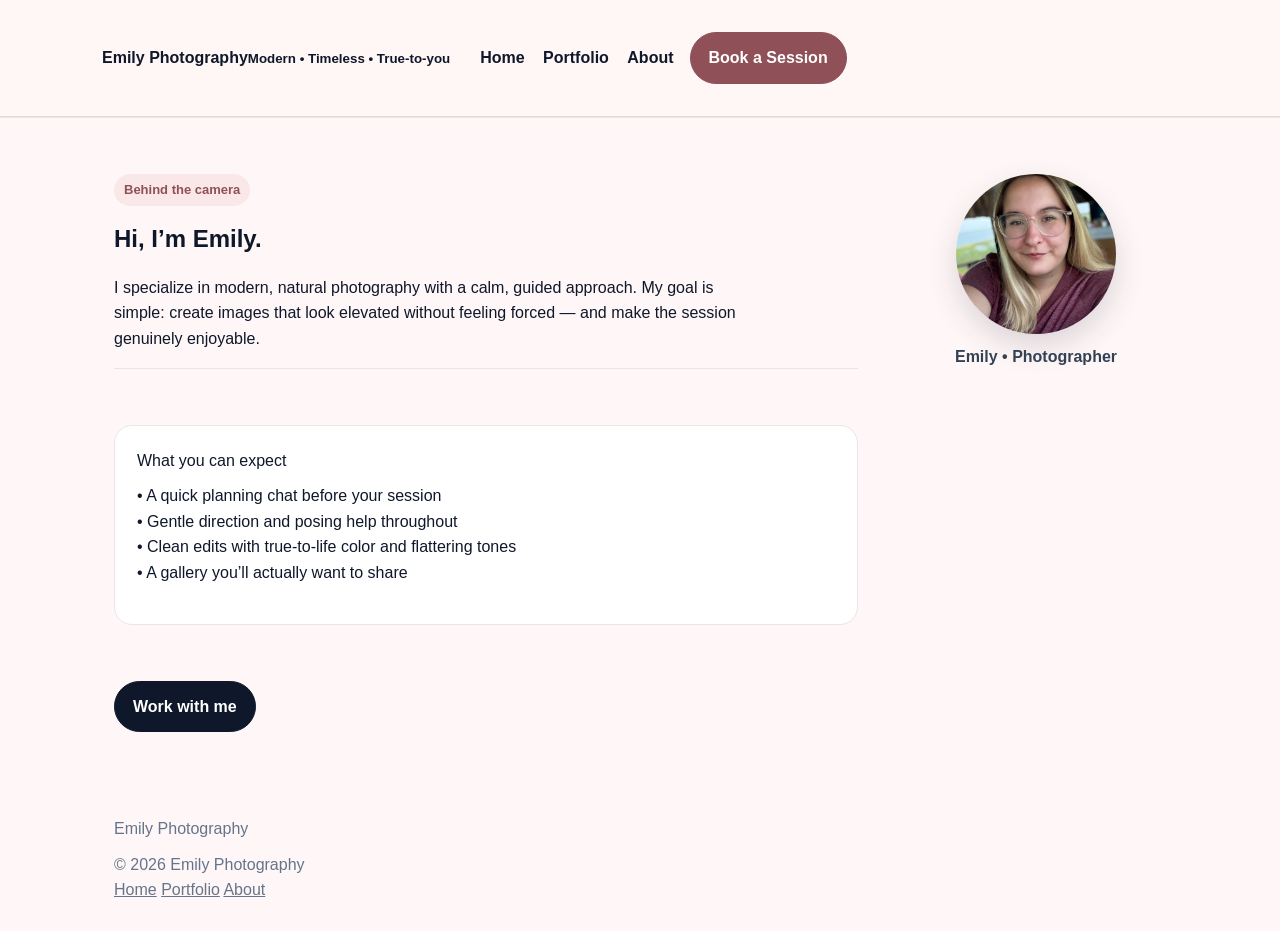
==== about.html @ 4ae231cb "Add skip link and mobile nav toggle; accessibility and responsive styles" ====
<!doctype html>
<html lang="en">
<head>
  <meta charset="utf-8" />
  <meta name="viewport" content="width=device-width, initial-scale=1" />
  <title>About | Emily Photography</title>
  <meta name="description" content="Meet Emily — a modern portrait photographer focused on a relaxed, guided experience." />
  <link rel="stylesheet" href="styles.css?v=4" />
</head>
<body>
  <a class="skip-link" href="#main">Skip to content</a>

<header>
  <div class="container nav">
    <nav class="nav">
      <a class="brand" href="index.html" aria-label="Emily Photography home">
        <span class="mark" aria-hidden="true"></span>
        <span>Emily Photography<small>Modern • Timeless • True-to-you</small></span>
      </a>

      <input id="nav-toggle" class="nav-toggle" type="checkbox" aria-hidden="true" />
      <label class="burger" for="nav-toggle" aria-label="Toggle navigation" aria-controls="primary-nav" aria-expanded="false"><span></span></label>

      <div id="primary-nav" class="navlinks" role="navigation">
        <a href="index.html">Home</a>
        <a href="portfolio.html">Portfolio</a>
        <a class="active" href="about.html">About</a>
      </div>

      <div class="nav-cta">
        <a class="btn btn-primary" href="book.html">Book a Session</a>
      </div>
    </nav>
  </div>
</header>

<main id="main">
  <section class="section">
    <div class="container grid two-col">
      <div>
        <span class="pill">Behind the camera</span>
        <h1 style="margin:14px 0 10px;">Hi, I’m Emily.</h1>
        <p style="color:var(--muted); max-width:70ch;">
          I specialize in modern, natural photography with a calm, guided approach. My goal is simple:
          create images that look elevated without feeling forced — and make the session genuinely enjoyable.
        </p>

        <div class="section tight">
          <div class="card pad">
            <div class="kicker">What you can expect</div>
            <p style="margin-top:10px;">
              • A quick planning chat before your session<br>
              • Gentle direction and posing help throughout<br>
              • Clean edits with true-to-life color and flattering tones<br>
              • A gallery you’ll actually want to share
            </p>
          </div>
        </div>

        <div class="hero-actions">
<a href="index.html#book" class="btn dark">Work with me</a>
        </div>
      </div>

      <div class="media">
        <!-- Replace with a headshot or behind-the-scenes photo -->
        <img src="images/about-emily.jpg" alt="Emily, photographer" />
        <div class="caption">Emily • Photographer</div>
      </div>
    </div>
  </section>
</main>

<footer>
  <div class="container footergrid">
    <div>
<div class="footerbrand">
  <span class="mark" aria-hidden="true"></span>
  <span>Emily Photography</span>
</div>
      <p style="margin:10px 0 0;">© <span id="year"></span> Emily Photography</p>
    </div>
    <div class="footerlinks">
<a href="index.html">Home</a>
<a href="portfolio.html">Portfolio</a>
<a href="about.html">About</a>
    </div>
  </div>
</footer>

<script>
  document.getElementById("year").textContent = new Date().getFullYear();

  (function(){
    const toggle = document.getElementById('nav-toggle');
    const burger = document.querySelector('.burger');
    if (!toggle || !burger) return;
    function update(){ burger.setAttribute('aria-expanded', String(toggle.checked)); }
    toggle.addEventListener('change', update);
    document.querySelectorAll('.navlinks a').forEach(a => a.addEventListener('click', ()=>{ if (toggle.checked){ toggle.checked=false; update(); }}));
    document.addEventListener('keydown', (e)=>{ if (e.key === 'Escape' && toggle.checked){ toggle.checked = false; update(); }});
  })();
</script>
</body>
</html>
---- styles.css ----
/* base */
*{ box-sizing: border-box; }

:root{
  /* pulled from your logo */
  --brand-rose:  #D07878;
  --brand-mauve: #905058;
  --brand-blush: #E8B0B0;
  --ink:   #0f172a;
  --paper: #fff7f7;
  --line:  #f1d6d6;
}

body{
  margin:0;
  font-family:-apple-system,BlinkMacSystemFont,"Segoe UI",Roboto,Helvetica,Arial,sans-serif;
  color: var(--ink);
  background: var(--paper);
  line-height:1.6;
}

a{ color: inherit; }

/* Header polish */
header{
  background: rgba(255, 247, 247, .9);
  border-bottom: 1px solid var(--line);
}

/* Brand layout with logo */
.brand{
  display:flex;
  align-items:center;
  gap:12px;
  text-decoration:none;
  color:inherit;
  font-weight:700;
}
.brand__logo{
  width:44px;
  height:44px;
  border-radius:12px;
  object-fit:cover;
  box-shadow: 0 6px 18px rgba(144, 80, 88, .18);
}
.brand__text strong{ display:block; font-weight:800; }
.brand__text small{
  display:block;
  opacity:.75;
  margin-top:2px;
  font-weight:500;
  color:#64748b;
}

/* Nav */
.container{ max-width:1100px; margin:0 auto; padding:0 24px; }

.nav{
  display:flex;
  align-items:center;
  justify-content:space-between;
  gap:16px;
  padding:16px 0;
}

.navlinks a{
  margin-left:14px;
  text-decoration:none;
  color: var(--ink);
  font-weight:600;
}
.navlinks a:hover{ text-decoration:underline; }

/* Buttons */
.btnRow{ display:flex; gap:12px; flex-wrap:wrap; }

.btn{
  display:inline-flex;
  align-items:center;
  justify-content:center;
  padding:12px 18px;
  border-radius:999px;
  border:1px solid var(--ink);
  text-decoration:none;
  font-weight:700;
  transition: transform .18s ease, box-shadow .18s ease, background-color .18s ease, color .18s ease, border-color .18s ease;
}
.btn.dark{ background: var(--ink); color:#fff; }
.btn:hover{ transform: translateY(-1px); }

/* Optional themed buttons (if you ever use them) */
/* Support both class formats: .btn.primary (used in some HTML) and .btn-primary (used in CSS) */
.btn.primary,
.btn-primary{
  background: var(--brand-mauve);
  color:#fff;
  border:1px solid var(--brand-mauve);
}
.btn.primary:hover,
.btn-primary:hover{ filter: brightness(.95); }

/* Secondary (both class formats) */
.btn.secondary,
.btn-secondary{
  background: transparent;
  color: var(--brand-mauve);
  border: 1px solid rgba(144,80,88,.35);
}
.btn.secondary:hover,
.btn-secondary:hover{ background: rgba(208,120,120,.10); }

/* Hero */
.hero{
  position: relative;
  padding:72px 0;
}

/* Subtle rose glow behind hero area */
.hero::before{
  content:"";
  position:absolute;
  inset:-80px -40px auto -40px;
  height:260px;
  background: radial-gradient(
    circle at 20% 40%,
    rgba(208,120,120,.25),
    transparent 60%
  );
  pointer-events:none;
  z-index:0; /* keep glow behind content */
}

/* Lift hero content above glow so everything is clickable */
.hero > *{
  position: relative;
  z-index: 1;
}

.hero h1{
  font-size:56px;
  line-height:1.05;
  margin:0 0 16px;
  position: relative;
  z-index: 1;
}

.hero p{
  max-width:64ch;
  color:#334155;
  margin:0 0 22px;
}

/* Eye-catch: highlight the word "you" in the hero headline (VISIBLE fix) */
.hero .accent{
  position: relative;
  display: inline-block;
  z-index: 1; /* keep text above highlight */
}

.hero .accent::after{
  content:"";
  position:absolute;
  left:-6px;
  right:-6px;
  bottom:.05em;
  height:.42em;
  background: linear-gradient(
    90deg,
    rgba(208,120,120,.55),
    rgba(232,176,176,.70)
  );
  border-radius: 999px;
  z-index: 0; /* NOT -1, so it stays above hero glow */
  transform: scaleX(0);
  transform-origin: left;
  animation: underlineIn .8s ease-out .25s forwards;
}

@keyframes underlineIn{
  to{ transform: scaleX(1); }
}

@media (prefers-reduced-motion: reduce){
  .hero .accent::after{ animation: none; transform: scaleX(1); }
}

/* Sections */
.section{
  padding:56px 0;
  border-top:1px solid #e5e7eb;
}

.card{
  border:1px solid #e5e7eb;
  border-radius:18px;
  background:#fff;
}
.pad{ padding:22px; }

/* Footer */
footer{ padding:28px 0; color:#64748b; }

/* ---------- Portfolio Gallery ---------- */
.pageTitle{ margin:0 0 8px; font-size:40px; letter-spacing:-0.02em; }
.pageSub{ margin:0 0 22px; color:#334155; }

.gallery{
  display:grid;
  grid-template-columns:repeat(auto-fill, minmax(260px, 1fr));
  gap:24px;
  margin-top:32px;
  align-items:start;
}

.gallery .tile{
  border-radius:18px;
  overflow:hidden;
  border:1px solid #e5e7eb;
  background:#fff;
  transform: translateY(0);
  transition: transform .18s ease, box-shadow .18s ease, border-color .18s ease;
  box-shadow: 0 0 0 rgba(0,0,0,0);
}

.gallery .tile img{
  width:100%;
  height:260px;
  object-fit:cover;
  display:block;
  transform: scale(1);
  transition: transform .25s ease;
}

.gallery .tile:hover{
  transform: translateY(-2px);
  border-color:#dbe3ee;
  box-shadow: 0 12px 30px rgba(15, 23, 42, 0.12);
}

.gallery .tile:hover img{ transform: scale(1.04); }

/* Better mobile grid */
@media (max-width: 760px){
  .gallery{ grid-template-columns: repeat(2, minmax(0, 1fr)); gap:14px; }
  .gallery .tile img{ height:180px; }
}
@media (max-width: 420px){
  .gallery{ grid-template-columns: 1fr; }
  .gallery .tile img{ height:220px; }
}

/* Lightbox */
.no-scroll{ overflow:hidden; }

.lightbox{
  display:none;
  position:fixed;
  inset:0;
  z-index:9999;
}
.lightbox.is-open{ display:block; }

/* Backdrop */
.lightbox__backdrop{
  position:absolute;
  inset:0;
  background: rgba(0,0,0,.72);
}

/* Dialog (modal panel) */
.lightbox__dialog{
  position: relative;
  max-width: min(1100px, 92vw);
  max-height: 90vh;
  margin: 5vh auto;
  border-radius: 18px;
  overflow: hidden;
  background: rgba(0,0,0,.35);
  backdrop-filter: blur(8px);
  outline: none;
}

/* Figure / image */
.lightbox__figure{ margin:0; }

.lightbox__img{
  display:block;
  width:100%;
  height:auto;
  max-height: 90vh;
  object-fit: contain;
}

/* Optional caption */
.lightbox__caption{
  padding: 10px 14px;
  color: rgba(255,255,255,.85);
  font-size: 14px;
}

/* Top controls */
.lightbox__back,
.lightbox__close{
  position:absolute;
  top:12px;
  z-index:2;
  border:0;
  border-radius:999px;
  padding:10px 14px;
  font-size:14px;
  cursor:pointer;
}

.lightbox__back{ left:12px; }
.lightbox__close{
  right:12px;
  width:42px;
  height:42px;
  border-radius:999px;
  font-size:22px;
  line-height:1;
}

/* Keyboard focus */
.lightbox__back:focus-visible,
.lightbox__close:focus-visible,
.lightbox__nav:focus-visible{
  outline:3px solid currentColor;
  outline-offset:3px;
}

/* Prev/Next arrows */
.lightbox__nav{
  position:absolute;
  top:50%;
  transform: translateY(-50%);
  z-index:2;
  border:0;
  width:44px;
  height:44px;
  border-radius:999px;
  font-size:26px;
  cursor:pointer;
}

.lightbox__nav--prev{ left:12px; }
.lightbox__nav--next{ right:12px; }

/* Button styling (Back / Close / Nav) */
.lightbox__back,
.lightbox__close,
.lightbox__nav{
  background: rgba(255,255,255,.92);
  color: var(--ink);
}
.lightbox__back:hover,
.lightbox__close:hover,
.lightbox__nav:hover{ background: rgba(255,255,255,1); }

/* Give arrows space on small screens */
@media (max-width: 520px){
  .lightbox__nav--prev{ left:8px; }
  .lightbox__nav--next{ right:8px; }
  .lightbox__back{ left:8px; }
  .lightbox__close{ right:8px; }
}

/* About page portrait */
.media{
  display:flex;
  flex-direction:column;
  align-items:center;
  gap:10px;
}

.media img{
  width:160px;
  height:160px;
  border-radius:50%;
  object-fit:cover;
  display:block;
  box-shadow: 0 12px 30px rgba(15,23,42,.15);
}

.media .caption{
  font-weight:700;
  color:#334155;
}

/* Pills (small label) */
.pill{
  display:inline-block;
  padding:6px 10px;
  border-radius:999px;
  background: rgba(208,120,120,.12);
  color: var(--brand-mauve);
  font-weight:700;
  font-size:13px;
}

/* Form embed */
.formEmbed iframe{
  width:100%;
  height:1100px;
  border:0;
}

/* Skip link (accessible) */
.skip-link{
  position: absolute;
  left: -999px;
  top: auto;
  width: 1px;
  height: 1px;
  overflow: hidden;
}
.skip-link:focus{
  left: 16px;
  top: 16px;
  width: auto;
  height: auto;
  padding: 8px 12px;
  background: #fff;
  border-radius: 6px;
  box-shadow: 0 6px 18px rgba(15,23,42,.12);
  z-index: 10000;
}

/* Nav toggle (hidden checkbox) */
.nav-toggle{ position: absolute; left: -9999px; }

/* Burger button */
.burger{
  display:none;
  align-items:center;
  justify-content:center;
  width:40px;
  height:40px;
  border-radius:8px;
  cursor:pointer;
  border:1px solid transparent;
  background:transparent;
}
.burger span{ display:block; width:18px; height:2px; background:var(--ink); position:relative; }
.burger span::before,
.burger span::after{ content:''; position:absolute; left:0; right:0; height:2px; background:var(--ink); }
.burger span::before{ top:-6px; }
.burger span::after{ top:6px; }

@media (max-width: 760px){
  .container.nav{ position:relative; }
  .burger{ display:flex; }

  /* Hide nav links by default, show as stacked panel when toggled */
  .navlinks{
    display:none;
    position:absolute;
    top:100%;
    left:0;
    right:0;
    background:var(--paper);
    padding:16px;
    flex-direction:column;
    gap:8px;
    border-bottom-left-radius:12px;
    border-bottom-right-radius:12px;
    border:1px solid #eaeaea;
  }

  /* Show nav when checkbox is checked (structure: input + label + nav) */
  .nav-toggle:checked + .burger + .navlinks{ display:flex; }

  .navlinks a{ margin:0; padding:10px 12px; border-radius:8px; }
}

/* Ensure focus-visible outlines for burger */
.burger:focus-visible{ outline:3px solid currentColor; outline-offset:3px; }
@media (max-width: 760px){
  .formEmbed iframe{ height:1250px; }
}

/* Two-column layout (About page) */
.grid{
  display:grid;
  gap:48px;
  width:100%;
}

.two-col{
  display:grid;
  grid-template-columns: 1fr 260px;
  align-items:start;
  gap:48px;
}

@media (max-width: 900px){
  .two-col{ grid-template-columns: 1fr; }
  .media{ margin-top:32px; }
}

/* Smooth scrolling for anchor links */
html{ scroll-behavior: smooth; }

/* Offset for sticky header when scrolling to #book */
#book{ scroll-margin-top: 90px; }
/* --- Hero entrance animation (makes motion obvious) --- */
.hero h1,
.hero p,
.hero .btnRow{
  opacity: 0;
  transform: translateY(12px);
  animation: heroFadeUp .7s ease-out forwards;
}

.hero p{ animation-delay: .12s; }
.hero .btnRow{ animation-delay: .22s; }

@keyframes heroFadeUp{
  to{ opacity: 1; transform: translateY(0); }
}

/* Make the underline animation reliably noticeable */
.hero .accent::after{
  animation: underlineIn .7s ease-out .45s both;
}

/* =========================
   Google Form Embed (Book page)
========================= */
.formEmbed{
  margin-top: 18px;
  background: var(--paper, #ffffff);
  border: 1px solid var(--line, #e5e7eb);
  border-radius: 18px;
  box-shadow: 0 10px 28px rgba(15, 23, 42, 0.08);
  overflow: hidden; /* clips iframe corners */
}

.formEmbed iframe{
  width: 100%;
  display: block;
  border: 0;
  background: transparent;
  min-height: 1100px; /* raise if submit button is cut off */
}

@media (max-width: 520px){
  .formEmbed iframe{
    min-height: 1250px;
  }
}

/* Subtle inset to absorb Google header */
.formEmbed{
  padding: 14px;
}

.formEmbed iframe{
  border-radius: 12px;
}

/* Make the booking embed feel like the site's "card" width */
.formEmbed{
  max-width: 900px;
  margin-left: auto;
  margin-right: auto;
}

.formEmbed{
  padding: 16px;
  background: rgba(255,255,255,0.72); /* soft mat */
  backdrop-filter: blur(6px);
}
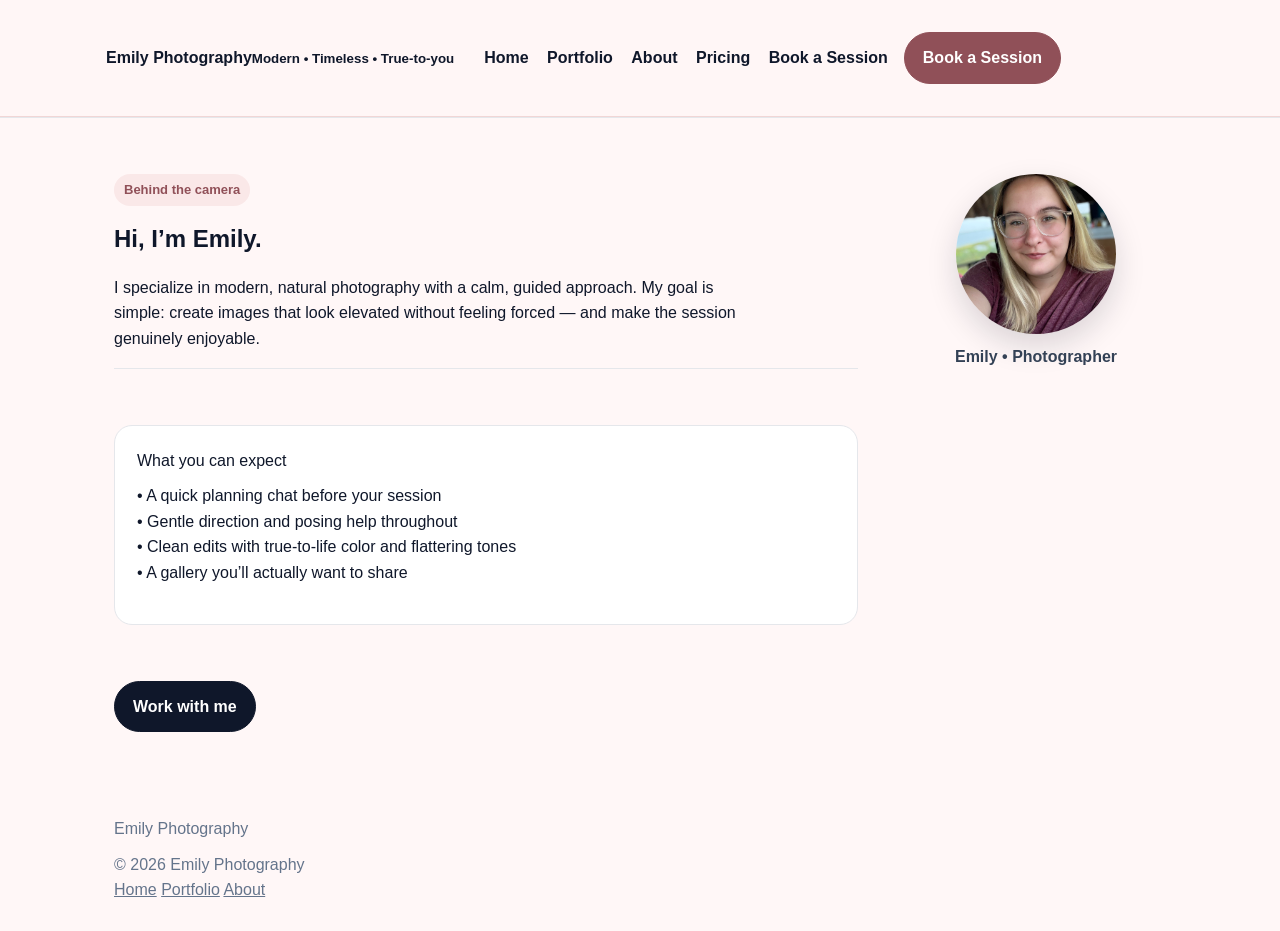
==== commit 653db93b: "Add pricing page with wedding photography packages" ====
--- a/about.html
+++ b/about.html
@@ -18,13 +18,14 @@
         <span>Emily Photography<small>Modern • Timeless • True-to-you</small></span>
       </a>
 
-      <input id="nav-toggle" class="nav-toggle" type="checkbox" aria-hidden="true" />
-      <label class="burger" for="nav-toggle" aria-label="Toggle navigation" aria-controls="primary-nav" aria-expanded="false"><span></span></label>
+      <button class="burger" type="button" aria-label="Toggle navigation" aria-controls="primary-nav" aria-expanded="false"><span></span></button>
 
       <div id="primary-nav" class="navlinks" role="navigation">
         <a href="index.html">Home</a>
         <a href="portfolio.html">Portfolio</a>
         <a class="active" href="about.html">About</a>
+        <a href="pricing.html">Pricing</a>
+        <a href="book.html">Book a Session</a>
       </div>
 
       <div class="nav-cta">
@@ -92,13 +93,13 @@
   document.getElementById("year").textContent = new Date().getFullYear();
 
   (function(){
-    const toggle = document.getElementById('nav-toggle');
     const burger = document.querySelector('.burger');
-    if (!toggle || !burger) return;
-    function update(){ burger.setAttribute('aria-expanded', String(toggle.checked)); }
-    toggle.addEventListener('change', update);
-    document.querySelectorAll('.navlinks a').forEach(a => a.addEventListener('click', ()=>{ if (toggle.checked){ toggle.checked=false; update(); }}));
-    document.addEventListener('keydown', (e)=>{ if (e.key === 'Escape' && toggle.checked){ toggle.checked = false; update(); }});
+    const container = document.querySelector('.container.nav');
+    if (!burger || !container) return;
+    function update(open){ burger.setAttribute('aria-expanded', String(open)); container.classList.toggle('nav-open', !!open); }
+    burger.addEventListener('click', ()=>{ update(burger.getAttribute('aria-expanded') !== 'true'); });
+    document.querySelectorAll('.navlinks a').forEach(a => a.addEventListener('click', ()=>{ update(false); }));
+    document.addEventListener('keydown', (e)=>{ if (e.key === 'Escape' && container.classList.contains('nav-open')){ update(false); }});
   })();
 </script>
 </body>
--- a/styles.css
+++ b/styles.css
@@ -31,25 +31,26 @@
 .brand{
   display:flex;
   align-items:center;
-  gap:12px;
+  gap:16px;
   text-decoration:none;
   color:inherit;
   font-weight:700;
 }
 .brand__logo{
-  width:44px;
-  height:44px;
-  border-radius:12px;
+  width:68px;
+  height:68px;
+  border-radius:16px;
   object-fit:cover;
-  box-shadow: 0 6px 18px rgba(144, 80, 88, .18);
-}
-.brand__text strong{ display:block; font-weight:800; }
+  box-shadow: 0 8px 24px rgba(144, 80, 88, .22);
+}
+.brand__text strong{ display:block; font-weight:800; font-size:18px; }
 .brand__text small{
   display:block;
   opacity:.75;
   margin-top:2px;
   font-weight:500;
   color:#64748b;
+  font-size:14px;
 }
 
 /* Nav */
@@ -88,6 +89,14 @@
 .btn.dark{ background: var(--ink); color:#fff; }
 .btn:hover{ transform: translateY(-1px); }
 
+/* Trust line */
+.trust-line{
+  margin-top: 18px;
+  font-size: 14px;
+  color: #64748b;
+  font-style: italic;
+}
+
 /* Optional themed buttons (if you ever use them) */
 /* Support both class formats: .btn.primary (used in some HTML) and .btn-primary (used in CSS) */
 .btn.primary,
@@ -109,10 +118,14 @@
 .btn.secondary:hover,
 .btn-secondary:hover{ background: rgba(208,120,120,.10); }
 
-/* Hero */
+/* =============================
+   HERO SECTION
+============================= */
+
+/* Hero base */
 .hero{
   position: relative;
-  padding:72px 0;
+  padding: clamp(28px, 5vw, 56px) 0;
 }
 
 /* Subtle rose glow behind hero area */
@@ -136,6 +149,31 @@
   z-index: 1;
 }
 
+/* Hero grid layout */
+.hero-grid {
+  display: grid;
+  grid-template-columns: 1.1fr 0.9fr;
+  gap: clamp(18px, 4vw, 44px);
+  align-items: center;
+}
+
+/* Hero copy styles */
+.hero-copy h1 {
+  margin: 0 0 14px;
+  font-size:56px;
+  line-height: 1.05;
+  letter-spacing: -0.02em;
+  position: relative;
+  z-index: 1;
+}
+
+.hero-copy p {
+  margin: 0 0 22px;
+  max-width: 54ch;
+  color:#334155;
+}
+
+/* Fallback for non-grid hero h1 and p */
 .hero h1{
   font-size:56px;
   line-height:1.05;
@@ -150,11 +188,57 @@
   margin:0 0 22px;
 }
 
-/* Eye-catch: highlight the word "you" in the hero headline (VISIBLE fix) */
+/* Hero image card */
+.hero-media {
+  border-radius: 22px;
+  overflow: hidden;
+  border: 1px solid var(--line);
+  box-shadow: 0 14px 34px rgba(15, 23, 42, 0.10);
+  background: rgba(255, 255, 255, 0.35);
+}
+
+.hero-media img {
+  width: 100%;
+  height: auto;
+  display: block;
+  aspect-ratio: 4 / 5;
+  object-fit: cover;
+}
+
+/* Slideshow */
+.slideshow {
+  position: relative;
+  width: 100%;
+  height: 100%;
+}
+
+.slideshow .slide {
+  position: absolute;
+  top: 0;
+  left: 0;
+  width: 100%;
+  height: 100%;
+  opacity: 0;
+  transition: opacity 1s ease-in-out;
+}
+
+.slideshow .slide.active {
+  position: relative;
+  opacity: 1;
+}
+
+/* Logo image in slideshow - use contain instead of cover */
+.slideshow .slide[src*="logo"] {
+  object-fit: contain;
+  background: linear-gradient(135deg, var(--paper) 0%, rgba(232,176,176,0.15) 100%);
+  padding: 20px;
+}
+
+/* Eye-catch: highlight the word "you" in the hero headline */
 .hero .accent{
   position: relative;
   display: inline-block;
-  z-index: 1; /* keep text above highlight */
+  z-index: 1;
 }
 
 .hero .accent::after{
@@ -170,7 +254,7 @@
     rgba(232,176,176,.70)
   );
   border-radius: 999px;
-  z-index: 0; /* NOT -1, so it stays above hero glow */
+  z-index: 0;
   transform: scaleX(0);
   transform-origin: left;
   animation: underlineIn .8s ease-out .25s forwards;
@@ -180,8 +264,46 @@
   to{ transform: scaleX(1); }
 }
 
+/* Hero entrance animations */
+.hero h1,
+.hero p,
+.hero .btnRow{
+  opacity: 0;
+  transform: translateY(12px);
+  animation: heroFadeUp .7s ease-out forwards;
+}
+
+.hero p{ animation-delay: .12s; }
+.hero .btnRow{ animation-delay: .22s; }
+
+@keyframes heroFadeUp{
+  to{ opacity: 1; transform: translateY(0); }
+}
+
+.hero .accent::after{
+  animation: underlineIn .7s ease-out .45s both;
+}
+
+/* Responsive: stack grid on mobile */
+@media (max-width: 900px) {
+  .hero-grid {
+    grid-template-columns: 1fr;
+  }
+
+  .hero-media {
+    order: 2;
+  }
+}
+
 @media (prefers-reduced-motion: reduce){
   .hero .accent::after{ animation: none; transform: scaleX(1); }
+  .hero h1,
+  .hero p,
+  .hero .btnRow{
+    animation: none;
+    opacity: 1;
+    transform: translateY(0);
+  }
 }
 
 /* Sections */
@@ -401,7 +523,8 @@
 /* Form embed */
 .formEmbed iframe{
   width:100%;
-  height:1100px;
+  min-height:800px;
+  height:auto;
   border:0;
 }
 
@@ -425,9 +548,6 @@
   box-shadow: 0 6px 18px rgba(15,23,42,.12);
   z-index: 10000;
 }
-
-/* Nav toggle (hidden checkbox) */
-.nav-toggle{ position: absolute; left: -9999px; }
 
 /* Burger button */
 .burger{
@@ -467,11 +587,17 @@
     border:1px solid #eaeaea;
   }
 
-  /* Show nav when checkbox is checked (structure: input + label + nav) */
-  .nav-toggle:checked + .burger + .navlinks{ display:flex; }
+  /* Show nav when the container has .nav-open */
+  .container.nav.nav-open .navlinks{ display:flex; }
 
   .navlinks a{ margin:0; padding:10px 12px; border-radius:8px; }
 }
+
+/* Ensure focus-visible outlines for burger */
+.burger:focus-visible{ outline:3px solid currentColor; outline-offset:3px; }
+
+/* Brand small contrast fix */
+.brand__text small{ color: var(--ink); }
 
 /* Ensure focus-visible outlines for burger */
 .burger:focus-visible{ outline:3px solid currentColor; outline-offset:3px; }
@@ -503,26 +629,6 @@
 
 /* Offset for sticky header when scrolling to #book */
 #book{ scroll-margin-top: 90px; }
-/* --- Hero entrance animation (makes motion obvious) --- */
-.hero h1,
-.hero p,
-.hero .btnRow{
-  opacity: 0;
-  transform: translateY(12px);
-  animation: heroFadeUp .7s ease-out forwards;
-}
-
-.hero p{ animation-delay: .12s; }
-.hero .btnRow{ animation-delay: .22s; }
-
-@keyframes heroFadeUp{
-  to{ opacity: 1; transform: translateY(0); }
-}
-
-/* Make the underline animation reliably noticeable */
-.hero .accent::after{
-  animation: underlineIn .7s ease-out .45s both;
-}
 
 /* =========================
    Google Form Embed (Book page)
@@ -541,12 +647,12 @@
   display: block;
   border: 0;
   background: transparent;
-  min-height: 1100px; /* raise if submit button is cut off */
+  min-height: 1476px; /* updated to match Google Form height */
 }
 
 @media (max-width: 520px){
   .formEmbed iframe{
-    min-height: 1250px;
+    min-height: 1476px;
   }
 }
 
@@ -571,3 +677,168 @@
   background: rgba(255,255,255,0.72); /* soft mat */
   backdrop-filter: blur(6px);
 }
+
+/* =============================
+   PRICING PAGE
+============================= */
+
+.pricing-section {
+  padding: clamp(40px, 6vw, 80px) 0;
+  background: linear-gradient(
+    to bottom,
+    rgba(255, 247, 247, 0.5) 0%,
+    rgba(248, 240, 240, 0.3) 100%
+  );
+}
+
+.pricing-grid {
+  display: grid;
+  grid-template-columns: repeat(auto-fit, minmax(280px, 1fr));
+  gap: clamp(24px, 4vw, 40px);
+  max-width: 1100px;
+  margin: 0 auto;
+}
+
+.pricing-card {
+  background: rgba(255, 255, 255, 0.95);
+  border-radius: 16px;
+  overflow: hidden;
+  border: 1px solid var(--line);
+  box-shadow: 0 8px 24px rgba(15, 23, 42, 0.08);
+  transition: transform 0.3s ease, box-shadow 0.3s ease;
+  display: flex;
+  flex-direction: column;
+}
+
+.pricing-card:hover {
+  transform: translateY(-4px);
+  box-shadow: 0 12px 32px rgba(15, 23, 42, 0.14);
+}
+
+.pricing-card--featured {
+  border: 2px solid var(--brand-rose);
+  box-shadow: 0 12px 32px rgba(208, 120, 120, 0.2);
+}
+
+.pricing-card__image {
+  width: 100%;
+  height: 280px;
+  overflow: hidden;
+  background: var(--line);
+}
+
+.pricing-card__image img {
+  width: 100%;
+  height: 100%;
+  object-fit: cover;
+  display: block;
+}
+
+.pricing-card__header {
+  background: var(--brand-blush);
+  padding: 20px 24px;
+  text-align: center;
+}
+
+.pricing-card__header h2 {
+  margin: 0 0 12px;
+  font-size: 24px;
+  font-weight: 700;
+  letter-spacing: 0.5px;
+  text-transform: uppercase;
+  color: var(--brand-mauve);
+}
+
+.pricing-card__price {
+  font-size: 42px;
+  font-weight: 800;
+  color: var(--ink);
+  border: 3px solid var(--ink);
+  display: inline-block;
+  padding: 8px 32px;
+  border-radius: 8px;
+  background: rgba(255, 255, 255, 0.9);
+}
+
+.pricing-card__features {
+  list-style: none;
+  padding: 32px 28px;
+  margin: 0;
+  flex: 1;
+}
+
+.pricing-card__features li {
+  padding: 12px 0;
+  font-size: 16px;
+  line-height: 1.5;
+  color: var(--ink);
+  border-bottom: 1px solid rgba(208, 120, 120, 0.15);
+  font-weight: 500;
+}
+
+.pricing-card__features li:last-child {
+  border-bottom: none;
+}
+
+.pricing-card__features li::before {
+  content: "✓";
+  color: var(--brand-rose);
+  font-weight: 700;
+  margin-right: 12px;
+  font-size: 18px;
+}
+
+/* CTA Section */
+.cta-section {
+  padding: clamp(48px, 8vw, 96px) 0;
+  text-align: center;
+  background: linear-gradient(
+    135deg,
+    rgba(255, 247, 247, 0.8) 0%,
+    rgba(232, 176, 176, 0.15) 100%
+  );
+}
+
+.cta-section__title {
+  font-size: clamp(32px, 5vw, 48px);
+  margin: 0 0 32px;
+  font-family: Georgia, serif;
+  font-style: italic;
+  color: var(--ink);
+  font-weight: 400;
+}
+
+.cta-section__contact {
+  display: flex;
+  flex-wrap: wrap;
+  justify-content: center;
+  align-items: center;
+  gap: clamp(20px, 4vw, 40px);
+  margin-bottom: 16px;
+}
+
+.contact-link {
+  font-size: 18px;
+  font-weight: 600;
+  color: var(--brand-mauve);
+  text-decoration: none;
+  transition: color 0.2s ease;
+}
+
+.contact-link:hover {
+  color: var(--brand-rose);
+  text-decoration: underline;
+}
+
+/* Responsive adjustments */
+@media (max-width: 768px) {
+  .pricing-grid {
+    grid-template-columns: 1fr;
+    max-width: 500px;
+  }
+  
+  .cta-section__contact {
+    flex-direction: column;
+    gap: 16px;
+  }
+}
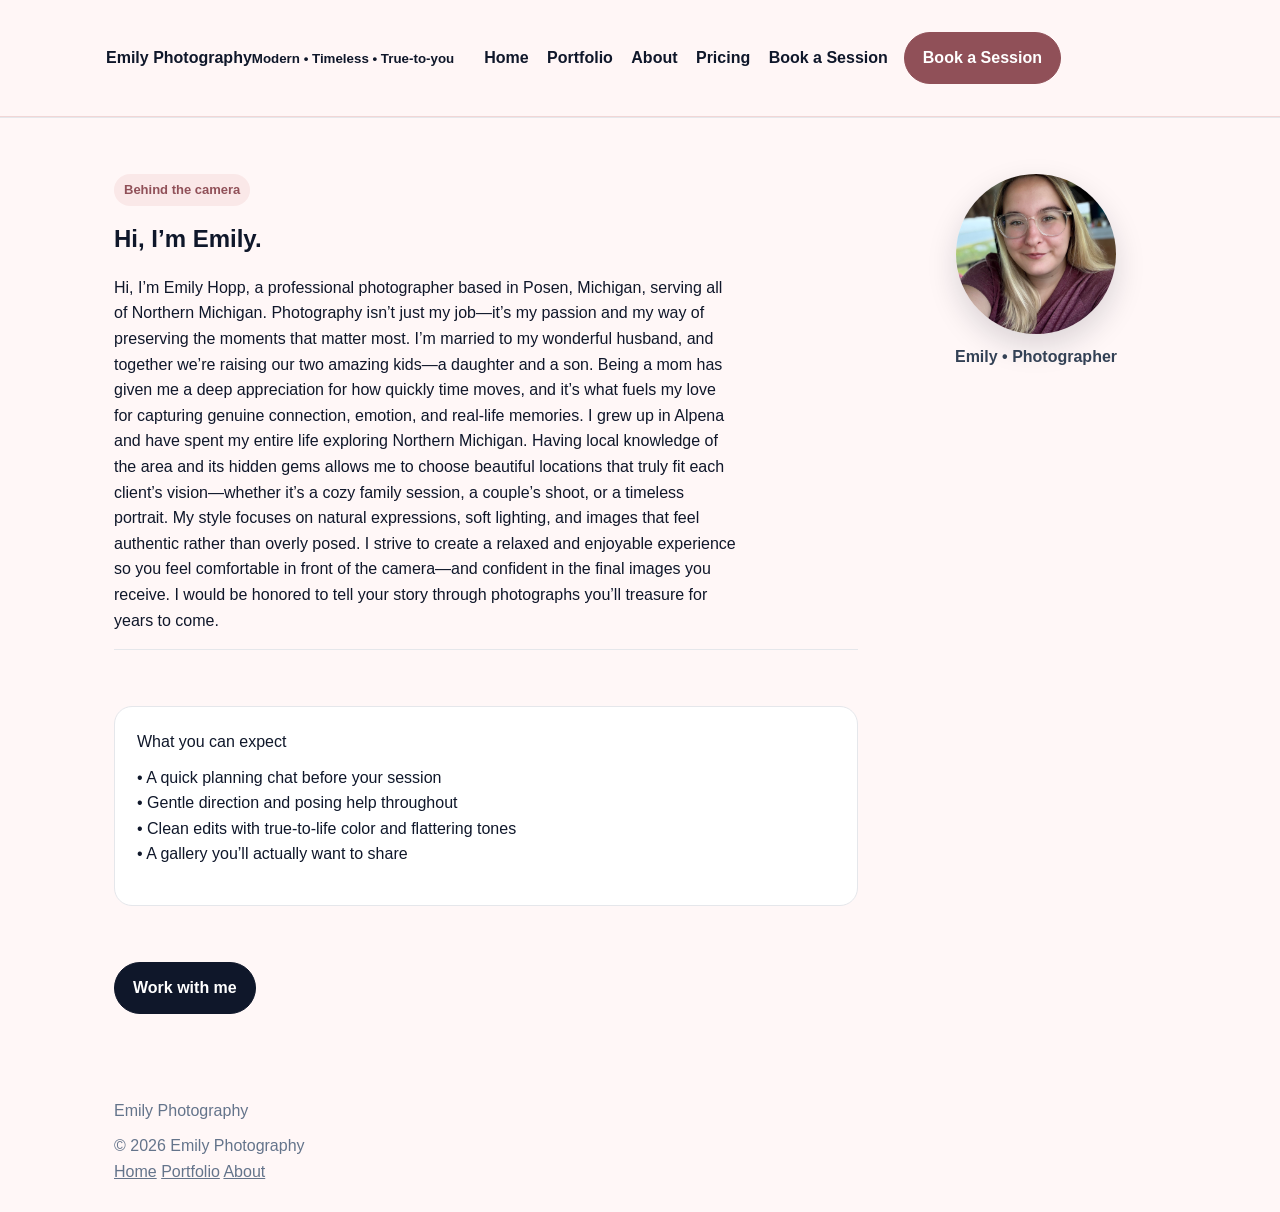
==== commit dde38c13: "Update about page" ====
--- a/about.html
+++ b/about.html
@@ -42,8 +42,15 @@
         <span class="pill">Behind the camera</span>
         <h1 style="margin:14px 0 10px;">Hi, I’m Emily.</h1>
         <p style="color:var(--muted); max-width:70ch;">
-          I specialize in modern, natural photography with a calm, guided approach. My goal is simple:
-          create images that look elevated without feeling forced — and make the session genuinely enjoyable.
+Hi, I’m Emily Hopp, a professional photographer based in Posen, Michigan, serving all of Northern Michigan. Photography isn’t just my job—it’s my passion and my way of preserving the moments that matter most.
+
+I’m married to my wonderful husband, and together we’re raising our two amazing kids—a daughter and a son. Being a mom has given me a deep appreciation for how quickly time moves, and it’s what fuels my love for capturing genuine connection, emotion, and real-life memories.
+
+I grew up in Alpena and have spent my entire life exploring Northern Michigan. Having local knowledge of the area and its hidden gems allows me to choose beautiful locations that truly fit each client’s vision—whether it’s a cozy family session, a couple’s shoot, or a timeless portrait.
+
+My style focuses on natural expressions, soft lighting, and images that feel authentic rather than overly posed. I strive to create a relaxed and enjoyable experience so you feel comfortable in front of the camera—and confident in the final images you receive.
+
+I would be honored to tell your story through photographs you’ll treasure for years to come.
         </p>
 
         <div class="section tight">
--- a/styles.css
+++ b/styles.css
@@ -585,6 +585,7 @@
     border-bottom-left-radius:12px;
     border-bottom-right-radius:12px;
     border:1px solid #eaeaea;
+    z-index: 100;
   }
 
   /* Show nav when the container has .nav-open */
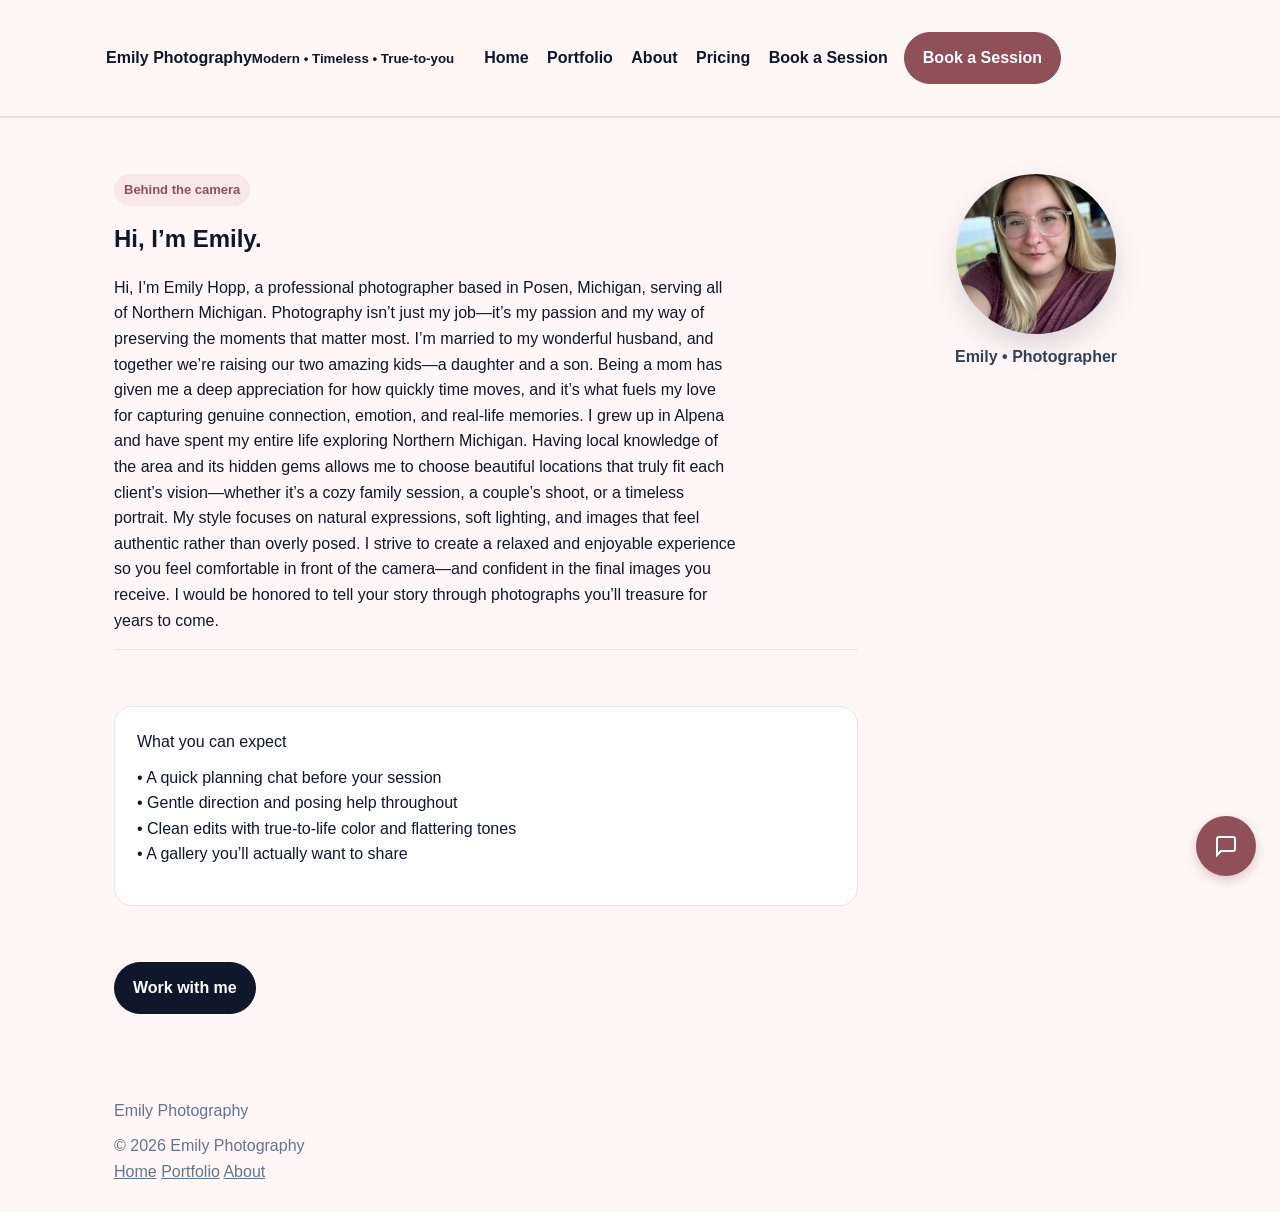
==== commit 30e0d3f1: "Add custom AI chatbot widget with branded design" ====
--- a/about.html
+++ b/about.html
@@ -6,6 +6,7 @@
   <title>About | Emily Photography</title>
   <meta name="description" content="Meet Emily — a modern portrait photographer focused on a relaxed, guided experience." />
   <link rel="stylesheet" href="styles.css?v=4" />
+  <link rel="stylesheet" href="chatbot.css" />
 </head>
 <body>
   <a class="skip-link" href="#main">Skip to content</a>
@@ -72,7 +73,7 @@
 
       <div class="media">
         <!-- Replace with a headshot or behind-the-scenes photo -->
-        <img src="images/about-emily.jpg" alt="Emily, photographer" />
+        <img src="images/homepage/about-emily.jpg" alt="Emily, photographer" />
         <div class="caption">Emily • Photographer</div>
       </div>
     </div>
@@ -109,5 +110,6 @@
     document.addEventListener('keydown', (e)=>{ if (e.key === 'Escape' && container.classList.contains('nav-open')){ update(false); }});
   })();
 </script>
+<script src="chatbot.js"></script>
 </body>
 </html> 
--- a/styles.css
+++ b/styles.css
@@ -326,11 +326,43 @@
 .pageTitle{ margin:0 0 8px; font-size:40px; letter-spacing:-0.02em; }
 .pageSub{ margin:0 0 22px; color:#334155; }
 
+/* Portfolio filter buttons */
+.portfolio-filters{
+  display: flex;
+  gap: 10px;
+  flex-wrap: wrap;
+  margin-top: 24px;
+  padding-bottom: 8px;
+}
+
+.filter-btn{
+  padding: 10px 20px;
+  border: 1px solid #e5e7eb;
+  background: white;
+  border-radius: 999px;
+  font-weight: 600;
+  font-size: 15px;
+  cursor: pointer;
+  transition: all 0.2s ease;
+  color: var(--ink);
+}
+
+.filter-btn:hover{
+  background: rgba(208,120,120,.08);
+  border-color: var(--brand-rose);
+}
+
+.filter-btn.active{
+  background: var(--brand-mauve);
+  color: white;
+  border-color: var(--brand-mauve);
+}
+
 .gallery{
   display:grid;
   grid-template-columns:repeat(auto-fill, minmax(260px, 1fr));
   gap:24px;
-  margin-top:32px;
+  margin-top:24px;
   align-items:start;
 }
 
--- a/chatbot.css
+++ b/chatbot.css
@@ -0,0 +1,296 @@
+/* ========== Emily Photography AI Chatbot Styles ========== */
+
+/* Chat Button */
+.chat-button {
+  position: fixed;
+  bottom: 24px;
+  right: 24px;
+  width: 60px;
+  height: 60px;
+  border-radius: 50%;
+  background: var(--brand-mauve);
+  color: white;
+  border: none;
+  cursor: pointer;
+  box-shadow: 0 4px 12px rgba(144, 80, 88, 0.3);
+  display: flex;
+  align-items: center;
+  justify-content: center;
+  transition: all 0.3s ease;
+  z-index: 999;
+}
+
+.chat-button:hover {
+  transform: scale(1.1);
+  box-shadow: 0 6px 16px rgba(144, 80, 88, 0.4);
+}
+
+.chat-button.hidden {
+  opacity: 0;
+  pointer-events: none;
+  transform: scale(0.8);
+}
+
+/* Chat Window */
+.chat-window {
+  position: fixed;
+  bottom: 24px;
+  right: 24px;
+  width: 380px;
+  max-width: calc(100vw - 48px);
+  height: 550px;
+  max-height: calc(100vh - 100px);
+  background: white;
+  border-radius: 16px;
+  box-shadow: 0 8px 32px rgba(0, 0, 0, 0.12);
+  display: flex;
+  flex-direction: column;
+  opacity: 0;
+  transform: translateY(20px) scale(0.95);
+  pointer-events: none;
+  transition: all 0.3s ease;
+  z-index: 1000;
+  overflow: hidden;
+}
+
+.chat-window.open {
+  opacity: 1;
+  transform: translateY(0) scale(1);
+  pointer-events: all;
+}
+
+/* Chat Header */
+.chat-header {
+  background: linear-gradient(135deg, var(--brand-mauve) 0%, var(--brand-rose) 100%);
+  color: white;
+  padding: 16px;
+  display: flex;
+  align-items: center;
+  justify-content: space-between;
+  border-radius: 16px 16px 0 0;
+}
+
+.chat-header-content {
+  display: flex;
+  align-items: center;
+  gap: 12px;
+}
+
+.chat-avatar {
+  width: 40px;
+  height: 40px;
+  border-radius: 50%;
+  background: rgba(255, 255, 255, 0.2);
+  display: flex;
+  align-items: center;
+  justify-content: center;
+  font-weight: 700;
+  font-size: 16px;
+  border: 2px solid rgba(255, 255, 255, 0.3);
+}
+
+.chat-header-title {
+  font-weight: 700;
+  font-size: 16px;
+}
+
+.chat-header-subtitle {
+  font-size: 13px;
+  opacity: 0.9;
+}
+
+.chat-close {
+  background: transparent;
+  border: none;
+  color: white;
+  cursor: pointer;
+  padding: 4px;
+  border-radius: 4px;
+  transition: background 0.2s;
+  display: flex;
+  align-items: center;
+  justify-content: center;
+}
+
+.chat-close:hover {
+  background: rgba(255, 255, 255, 0.2);
+}
+
+/* Chat Messages */
+.chat-messages {
+  flex: 1;
+  overflow-y: auto;
+  padding: 16px;
+  display: flex;
+  flex-direction: column;
+  gap: 12px;
+  background: #f9fafb;
+}
+
+.chat-message {
+  display: flex;
+  animation: slideIn 0.3s ease;
+}
+
+@keyframes slideIn {
+  from {
+    opacity: 0;
+    transform: translateY(10px);
+  }
+  to {
+    opacity: 1;
+    transform: translateY(0);
+  }
+}
+
+.chat-message.user {
+  justify-content: flex-end;
+}
+
+.chat-message.bot {
+  justify-content: flex-start;
+}
+
+.message-bubble {
+  max-width: 75%;
+  padding: 10px 14px;
+  border-radius: 16px;
+  font-size: 15px;
+  line-height: 1.5;
+}
+
+.chat-message.user .message-bubble {
+  background: var(--brand-mauve);
+  color: white;
+  border-bottom-right-radius: 4px;
+}
+
+.chat-message.bot .message-bubble {
+  background: white;
+  color: var(--ink);
+  border-bottom-left-radius: 4px;
+  border: 1px solid #e5e7eb;
+}
+
+/* Typing Indicator */
+.typing-indicator .message-bubble {
+  display: flex;
+  gap: 4px;
+  padding: 12px 16px;
+}
+
+.typing-indicator .message-bubble span {
+  width: 8px;
+  height: 8px;
+  border-radius: 50%;
+  background: #94a3b8;
+  animation: typing 1.4s infinite;
+}
+
+.typing-indicator .message-bubble span:nth-child(2) {
+  animation-delay: 0.2s;
+}
+
+.typing-indicator .message-bubble span:nth-child(3) {
+  animation-delay: 0.4s;
+}
+
+@keyframes typing {
+  0%, 60%, 100% {
+    opacity: 0.3;
+    transform: translateY(0);
+  }
+  30% {
+    opacity: 1;
+    transform: translateY(-4px);
+  }
+}
+
+/* Chat Input */
+.chat-input-container {
+  display: flex;
+  gap: 8px;
+  padding: 12px;
+  background: white;
+  border-top: 1px solid #e5e7eb;
+}
+
+.chat-input {
+  flex: 1;
+  padding: 10px 14px;
+  border: 1px solid #e5e7eb;
+  border-radius: 20px;
+  font-size: 15px;
+  font-family: inherit;
+  outline: none;
+  transition: border-color 0.2s;
+}
+
+.chat-input:focus {
+  border-color: var(--brand-rose);
+}
+
+.chat-send {
+  width: 40px;
+  height: 40px;
+  border-radius: 50%;
+  background: var(--brand-mauve);
+  color: white;
+  border: none;
+  cursor: pointer;
+  display: flex;
+  align-items: center;
+  justify-content: center;
+  transition: all 0.2s;
+  flex-shrink: 0;
+}
+
+.chat-send:hover {
+  background: var(--brand-rose);
+  transform: scale(1.05);
+}
+
+.chat-send:active {
+  transform: scale(0.95);
+}
+
+/* Mobile Responsive */
+@media (max-width: 480px) {
+  .chat-window {
+    bottom: 0;
+    right: 0;
+    left: 0;
+    width: 100%;
+    max-width: 100%;
+    height: 100vh;
+    max-height: 100vh;
+    border-radius: 0;
+  }
+
+  .chat-header {
+    border-radius: 0;
+  }
+
+  .chat-button {
+    bottom: 16px;
+    right: 16px;
+  }
+}
+
+/* Scrollbar Styling */
+.chat-messages::-webkit-scrollbar {
+  width: 6px;
+}
+
+.chat-messages::-webkit-scrollbar-track {
+  background: transparent;
+}
+
+.chat-messages::-webkit-scrollbar-thumb {
+  background: #cbd5e1;
+  border-radius: 3px;
+}
+
+.chat-messages::-webkit-scrollbar-thumb:hover {
+  background: #94a3b8;
+}
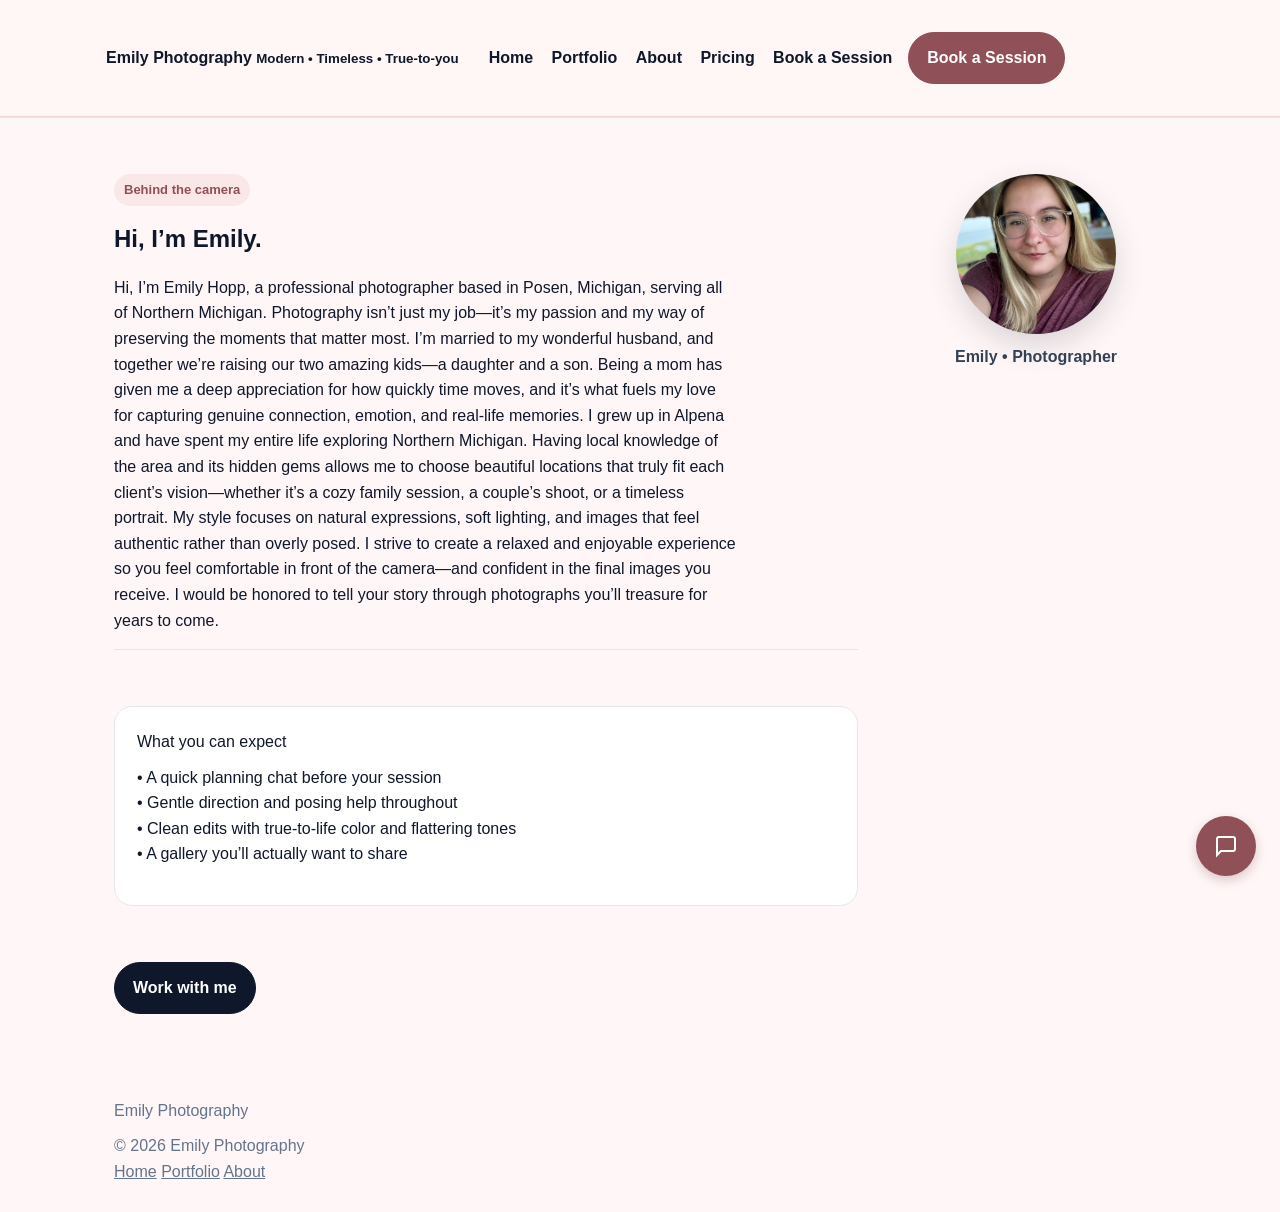
==== commit 88a6bac0: "Fix brand spacing on About page" ====
--- a/about.html
+++ b/about.html
@@ -16,7 +16,7 @@
     <nav class="nav">
       <a class="brand" href="index.html" aria-label="Emily Photography home">
         <span class="mark" aria-hidden="true"></span>
-        <span>Emily Photography<small>Modern • Timeless • True-to-you</small></span>
+        <span>Emily Photography <small>Modern • Timeless • True-to-you</small></span>
       </a>
 
       <button class="burger" type="button" aria-label="Toggle navigation" aria-controls="primary-nav" aria-expanded="false"><span></span></button>
--- a/chatbot.css
+++ b/chatbot.css
@@ -262,19 +262,24 @@
     left: 0;
     width: 100%;
     max-width: 100%;
-    height: 100vh;
-    max-height: 100vh;
-    border-radius: 0;
+    height: 50vh;
+    max-height: 50vh;
+    border-radius: 16px 16px 0 0;
   }
 
   .chat-header {
-    border-radius: 0;
+    border-radius: 16px 16px 0 0;
   }
 
   .chat-button {
     bottom: 16px;
     right: 16px;
   }
+  
+  .message-bubble {
+    max-width: 85%;
+    font-size: 14px;
+  }
 }
 
 /* Scrollbar Styling */
